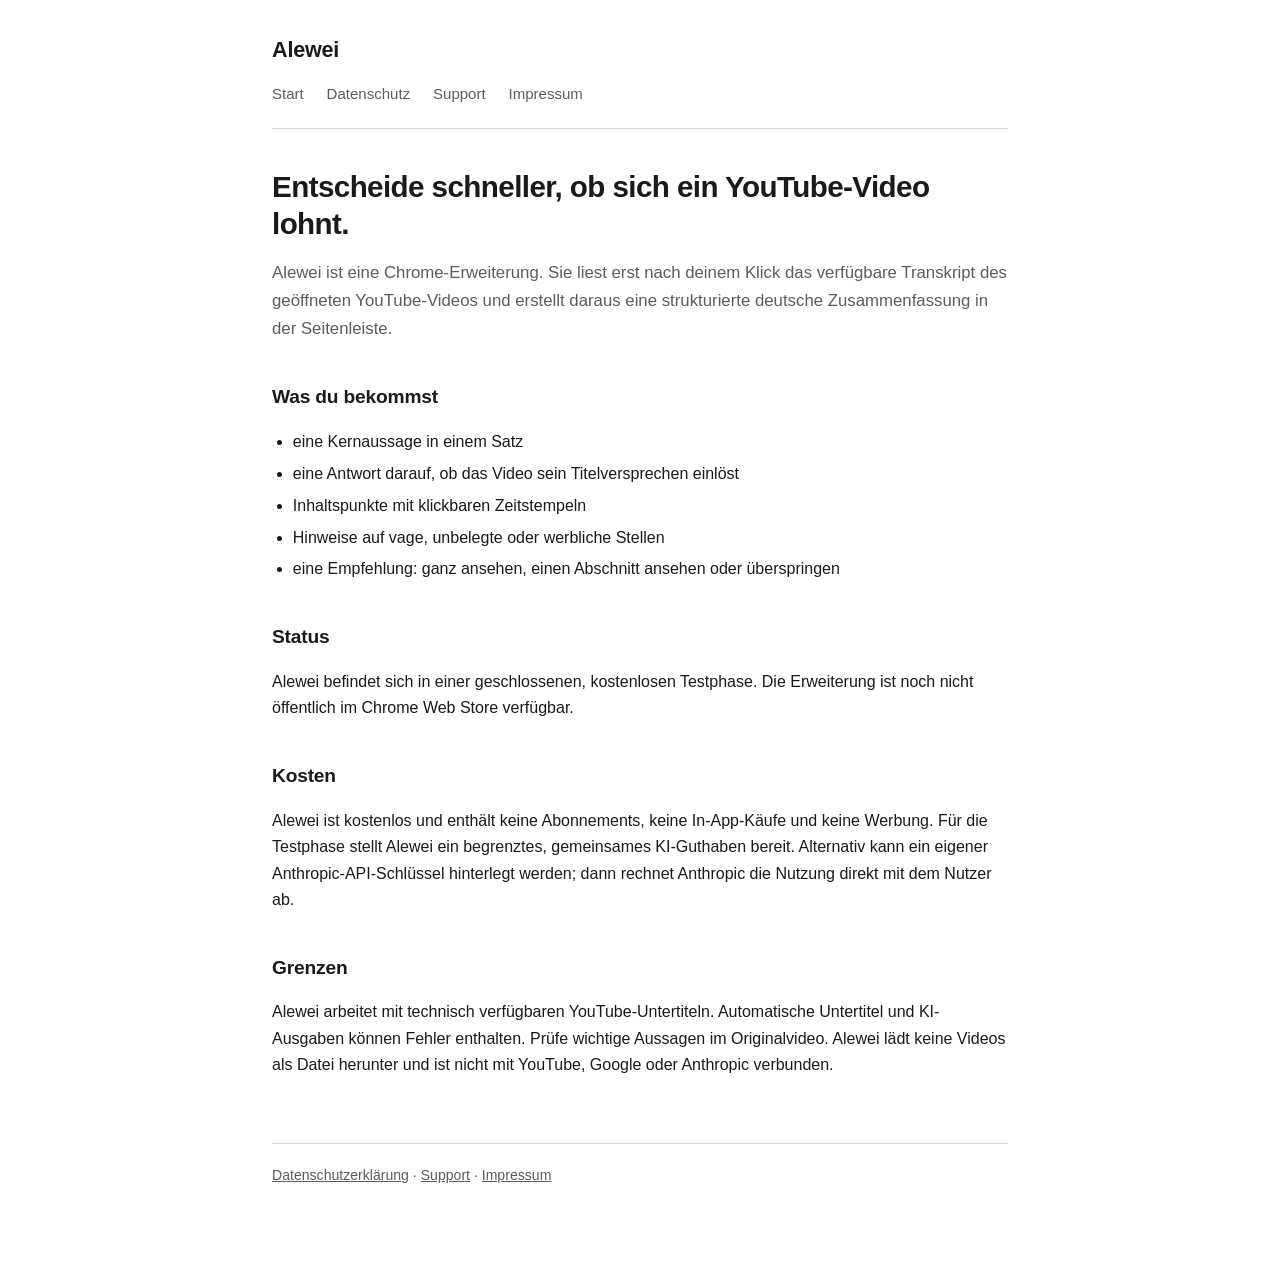
==== index.html @ 83bef58e "Alewei: Website, Datenschutzerklaerung, Support und Impressum" ====
<!DOCTYPE html>
<html lang="de">
<head>
<meta charset="utf-8">
<meta name="viewport" content="width=device-width, initial-scale=1">
<title>Alewei — YouTube-Videos zusammenfassen</title>
<meta name="description" content="Alewei ist eine Chrome-Erweiterung, die auf deinen Klick hin das Transkript des geöffneten YouTube-Videos liest und daraus eine strukturierte deutsche Zusammenfassung erstellt.">
<link rel="stylesheet" href="style.css">
</head>
<body>
<div class="wrap">
<header>
  <a class="brand" href="/alewei-privacy/">Alewei</a>
  <nav>
    <a href="/alewei-privacy/">Start</a>
    <a href="/alewei-privacy/privacy/">Datenschutz</a>
    <a href="/alewei-privacy/support/">Support</a>
    <a href="/alewei-privacy/impressum/">Impressum</a>
  </nav>
</header>

<h1>Entscheide schneller, ob sich ein YouTube-Video lohnt.</h1>
<p class="lede">Alewei ist eine Chrome-Erweiterung. Sie liest erst nach deinem Klick das
verfügbare Transkript des geöffneten YouTube-Videos und erstellt daraus eine
strukturierte deutsche Zusammenfassung in der Seitenleiste.</p>

<h2>Was du bekommst</h2>
<ul>
  <li>eine Kernaussage in einem Satz</li>
  <li>eine Antwort darauf, ob das Video sein Titelversprechen einlöst</li>
  <li>Inhaltspunkte mit klickbaren Zeitstempeln</li>
  <li>Hinweise auf vage, unbelegte oder werbliche Stellen</li>
  <li>eine Empfehlung: ganz ansehen, einen Abschnitt ansehen oder überspringen</li>
</ul>

<h2>Status</h2>
<p>Alewei befindet sich in einer geschlossenen, kostenlosen Testphase. Die
Erweiterung ist noch nicht öffentlich im Chrome Web Store verfügbar.</p>

<h2>Kosten</h2>
<p>Alewei ist kostenlos und enthält keine Abonnements, keine In-App-Käufe und
keine Werbung. Für die Testphase stellt Alewei ein begrenztes, gemeinsames
KI-Guthaben bereit. Alternativ kann ein eigener Anthropic-API-Schlüssel
hinterlegt werden; dann rechnet Anthropic die Nutzung direkt mit dem Nutzer ab.</p>

<h2>Grenzen</h2>
<p>Alewei arbeitet mit technisch verfügbaren YouTube-Untertiteln. Automatische
Untertitel und KI-Ausgaben können Fehler enthalten. Prüfe wichtige Aussagen im
Originalvideo. Alewei lädt keine Videos als Datei herunter und ist nicht mit
YouTube, Google oder Anthropic verbunden.</p>

<footer>
  <a href="/alewei-privacy/privacy/">Datenschutzerklärung</a> ·
  <a href="/alewei-privacy/support/">Support</a> ·
  <a href="/alewei-privacy/impressum/">Impressum</a>
</footer>
</div>
</body>
</html>
---- style.css ----
:root {
  color-scheme: light dark;
  --bg: #ffffff;
  --fg: #1a1a1a;
  --muted: #5c5c5c;
  --line: #d8d8d8;
  --accent: #2b2b2b;
}

@media (prefers-color-scheme: dark) {
  :root {
    --bg: #131313;
    --fg: #ededed;
    --muted: #a3a3a3;
    --line: #333333;
    --accent: #ededed;
  }
}

* { box-sizing: border-box; }

body {
  margin: 0;
  padding: 0 1.25rem 5rem;
  background: var(--bg);
  color: var(--fg);
  font: 16px/1.65 -apple-system, BlinkMacSystemFont, "Segoe UI", Roboto, Helvetica, Arial, sans-serif;
  -webkit-text-size-adjust: 100%;
}

.wrap { max-width: 46rem; margin: 0 auto; }

header {
  border-bottom: 1px solid var(--line);
  margin-bottom: 2.5rem;
  padding: 2rem 0 1.25rem;
}

header a.brand {
  font-size: 1.35rem;
  font-weight: 650;
  color: var(--fg);
  text-decoration: none;
  letter-spacing: -0.01em;
}

nav { margin-top: 0.85rem; }

nav a {
  color: var(--muted);
  text-decoration: none;
  margin-right: 1.15rem;
  font-size: 0.94rem;
}

nav a:hover, nav a:focus { color: var(--fg); text-decoration: underline; }

h1 { font-size: 1.85rem; line-height: 1.25; letter-spacing: -0.02em; margin: 0 0 0.6rem; }
h2 { font-size: 1.2rem; margin: 2.4rem 0 0.7rem; letter-spacing: -0.01em; }
h3 { font-size: 1.02rem; margin: 1.7rem 0 0.5rem; }

p, li { color: var(--fg); }

a { color: var(--fg); }

.lede { color: var(--muted); font-size: 1.05rem; margin-bottom: 2rem; }

.meta {
  color: var(--muted);
  font-size: 0.9rem;
  border-left: 3px solid var(--line);
  padding-left: 0.9rem;
  margin: 1.5rem 0 2rem;
}

address {
  font-style: normal;
  background: rgba(128, 128, 128, 0.09);
  border-radius: 8px;
  padding: 1rem 1.15rem;
  margin: 1rem 0;
}

table {
  border-collapse: collapse;
  width: 100%;
  margin: 1.2rem 0;
  font-size: 0.93rem;
  display: block;
  overflow-x: auto;
}

th, td {
  border: 1px solid var(--line);
  padding: 0.6rem 0.7rem;
  text-align: left;
  vertical-align: top;
}

th { background: rgba(128, 128, 128, 0.09); font-weight: 600; }

code {
  font-family: ui-monospace, SFMono-Regular, Menlo, monospace;
  font-size: 0.9em;
  background: rgba(128, 128, 128, 0.13);
  border-radius: 4px;
  padding: 0.1em 0.35em;
}

ul { padding-left: 1.3rem; }
li { margin: 0.35rem 0; }

footer {
  border-top: 1px solid var(--line);
  margin-top: 4rem;
  padding-top: 1.25rem;
  color: var(--muted);
  font-size: 0.88rem;
}

footer a { color: var(--muted); }
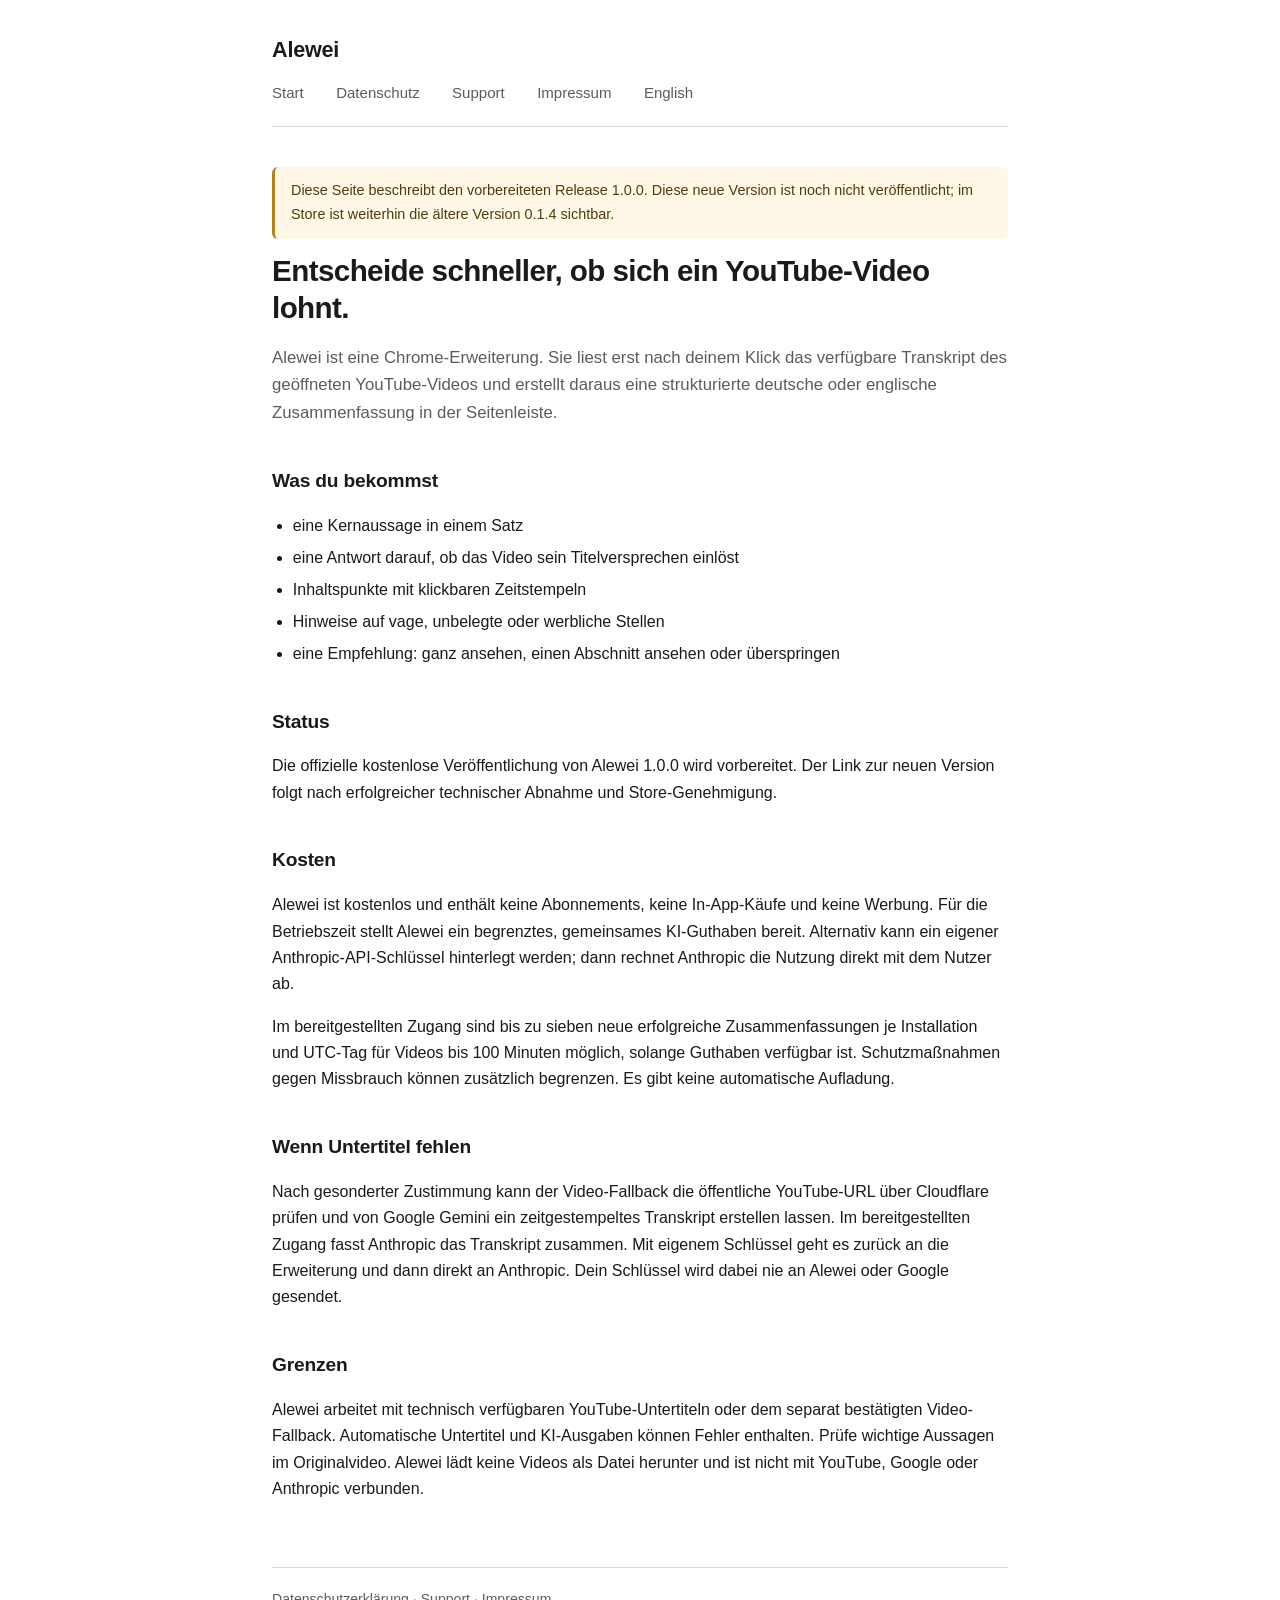
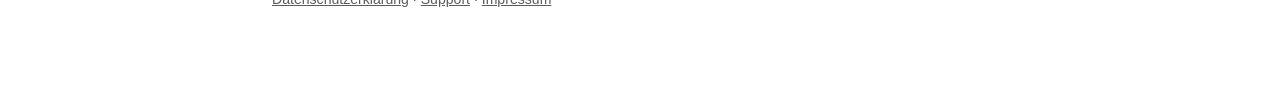
==== commit ea31db88: "Prepare German and English public launch pages for Alewei 1.0.0" ====
--- a/index.html
+++ b/index.html
@@ -4,25 +4,25 @@
 <meta charset="utf-8">
 <meta name="viewport" content="width=device-width, initial-scale=1">
 <title>Alewei — YouTube-Videos zusammenfassen</title>
-<meta name="description" content="Alewei ist eine Chrome-Erweiterung, die auf deinen Klick hin das Transkript des geöffneten YouTube-Videos liest und daraus eine strukturierte deutsche Zusammenfassung erstellt.">
+<meta name="description" content="Alewei ist eine Chrome-Erweiterung, die auf deinen Klick hin das Transkript des geöffneten YouTube-Videos liest und daraus eine strukturierte deutsche oder englische Zusammenfassung erstellt.">
 <link rel="stylesheet" href="style.css">
 </head>
 <body>
 <div class="wrap">
 <header>
   <a class="brand" href="/alewei-privacy/">Alewei</a>
-  <nav>
+  <nav aria-label="Hauptnavigation">
     <a href="/alewei-privacy/">Start</a>
     <a href="/alewei-privacy/privacy/">Datenschutz</a>
     <a href="/alewei-privacy/support/">Support</a>
     <a href="/alewei-privacy/impressum/">Impressum</a>
-  </nav>
-</header>
+  <a href="/alewei-privacy/en/" lang="en" hreflang="en">English</a></nav>
+</header><p class="release-note">Diese Seite beschreibt den vorbereiteten Release 1.0.0. Diese neue Version ist noch nicht veröffentlicht; im Store ist weiterhin die ältere Version 0.1.4 sichtbar.</p>
 
 <h1>Entscheide schneller, ob sich ein YouTube-Video lohnt.</h1>
 <p class="lede">Alewei ist eine Chrome-Erweiterung. Sie liest erst nach deinem Klick das
 verfügbare Transkript des geöffneten YouTube-Videos und erstellt daraus eine
-strukturierte deutsche Zusammenfassung in der Seitenleiste.</p>
+strukturierte deutsche oder englische Zusammenfassung in der Seitenleiste.</p>
 
 <h2>Was du bekommst</h2>
 <ul>
@@ -34,17 +34,20 @@
 </ul>
 
 <h2>Status</h2>
-<p>Alewei befindet sich in einer geschlossenen, kostenlosen Testphase. Die
-Erweiterung ist noch nicht öffentlich im Chrome Web Store verfügbar.</p>
+<p>Die offizielle kostenlose Veröffentlichung von Alewei 1.0.0 wird vorbereitet. Der Link zur neuen Version folgt nach erfolgreicher technischer Abnahme und Store-Genehmigung.</p>
 
 <h2>Kosten</h2>
 <p>Alewei ist kostenlos und enthält keine Abonnements, keine In-App-Käufe und
-keine Werbung. Für die Testphase stellt Alewei ein begrenztes, gemeinsames
+keine Werbung. Für die Betriebszeit stellt Alewei ein begrenztes, gemeinsames
 KI-Guthaben bereit. Alternativ kann ein eigener Anthropic-API-Schlüssel
 hinterlegt werden; dann rechnet Anthropic die Nutzung direkt mit dem Nutzer ab.</p>
+<p>Im bereitgestellten Zugang sind bis zu sieben neue erfolgreiche Zusammenfassungen je Installation und UTC-Tag für Videos bis 100 Minuten möglich, solange Guthaben verfügbar ist. Schutzmaßnahmen gegen Missbrauch können zusätzlich begrenzen. Es gibt keine automatische Aufladung.</p>
+
+<h2>Wenn Untertitel fehlen</h2>
+<p>Nach gesonderter Zustimmung kann der Video-Fallback die öffentliche YouTube-URL über Cloudflare prüfen und von Google Gemini ein zeitgestempeltes Transkript erstellen lassen. Im bereitgestellten Zugang fasst Anthropic das Transkript zusammen. Mit eigenem Schlüssel geht es zurück an die Erweiterung und dann direkt an Anthropic. Dein Schlüssel wird dabei nie an Alewei oder Google gesendet.</p>
 
 <h2>Grenzen</h2>
-<p>Alewei arbeitet mit technisch verfügbaren YouTube-Untertiteln. Automatische
+<p>Alewei arbeitet mit technisch verfügbaren YouTube-Untertiteln oder dem separat bestätigten Video-Fallback. Automatische
 Untertitel und KI-Ausgaben können Fehler enthalten. Prüfe wichtige Aussagen im
 Originalvideo. Alewei lädt keine Videos als Datei herunter und ist nicht mit
 YouTube, Google oder Anthropic verbunden.</p>
--- a/style.css
+++ b/style.css
@@ -119,3 +119,5 @@
 }
 
 footer a { color: var(--muted); }
+
+.release-note{padding:12px 16px;border-left:3px solid #b88219;background:#fff8e7;color:#513b0b;border-radius:6px;font-size:.9rem}nav{display:flex;gap:14px;flex-wrap:wrap}
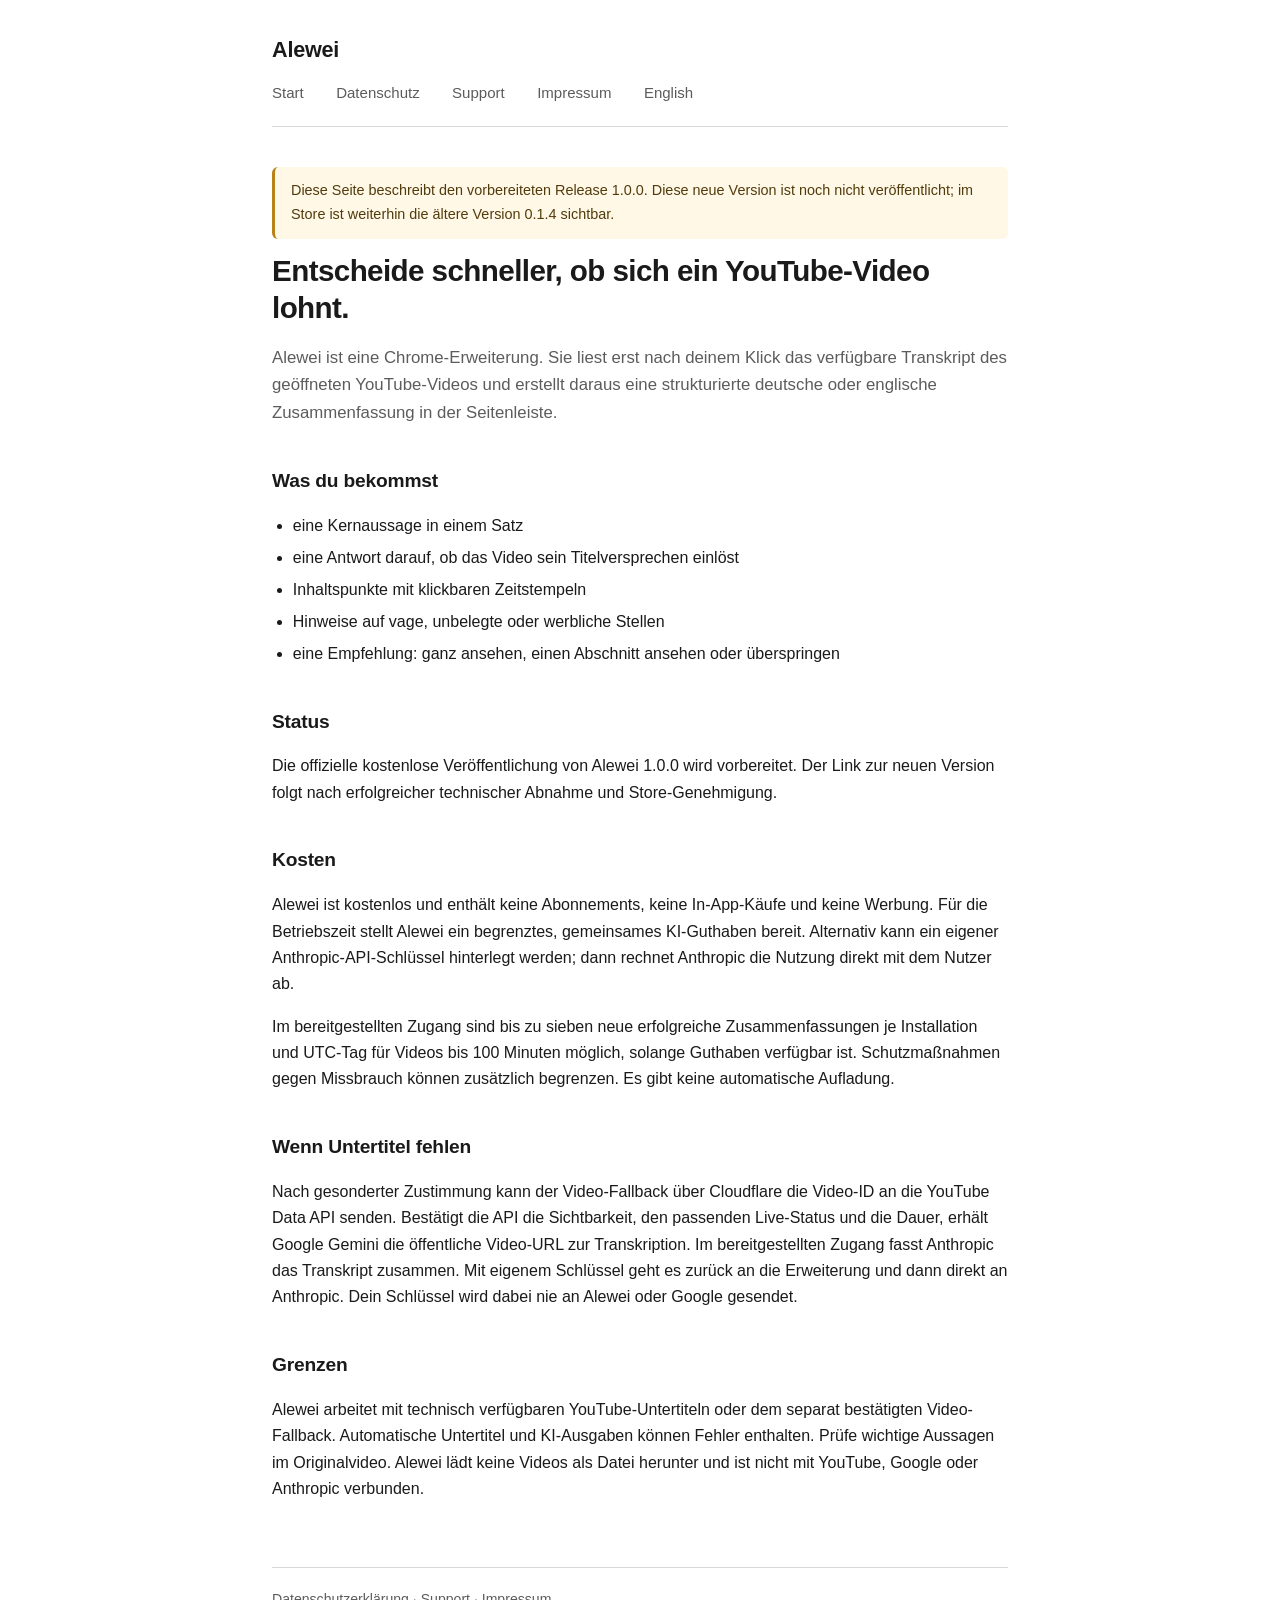
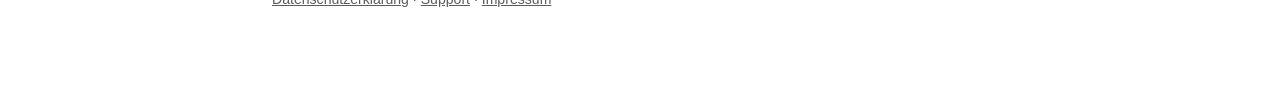
==== commit 8daff0c1: "docs: describe YouTube Data API metadata verification in DE/EN drafts" ====
--- a/index.html
+++ b/index.html
@@ -44,7 +44,7 @@
 <p>Im bereitgestellten Zugang sind bis zu sieben neue erfolgreiche Zusammenfassungen je Installation und UTC-Tag für Videos bis 100 Minuten möglich, solange Guthaben verfügbar ist. Schutzmaßnahmen gegen Missbrauch können zusätzlich begrenzen. Es gibt keine automatische Aufladung.</p>
 
 <h2>Wenn Untertitel fehlen</h2>
-<p>Nach gesonderter Zustimmung kann der Video-Fallback die öffentliche YouTube-URL über Cloudflare prüfen und von Google Gemini ein zeitgestempeltes Transkript erstellen lassen. Im bereitgestellten Zugang fasst Anthropic das Transkript zusammen. Mit eigenem Schlüssel geht es zurück an die Erweiterung und dann direkt an Anthropic. Dein Schlüssel wird dabei nie an Alewei oder Google gesendet.</p>
+<p>Nach gesonderter Zustimmung kann der Video-Fallback über Cloudflare die Video-ID an die YouTube Data API senden. Bestätigt die API die Sichtbarkeit, den passenden Live-Status und die Dauer, erhält Google Gemini die öffentliche Video-URL zur Transkription. Im bereitgestellten Zugang fasst Anthropic das Transkript zusammen. Mit eigenem Schlüssel geht es zurück an die Erweiterung und dann direkt an Anthropic. Dein Schlüssel wird dabei nie an Alewei oder Google gesendet.</p>
 
 <h2>Grenzen</h2>
 <p>Alewei arbeitet mit technisch verfügbaren YouTube-Untertiteln oder dem separat bestätigten Video-Fallback. Automatische
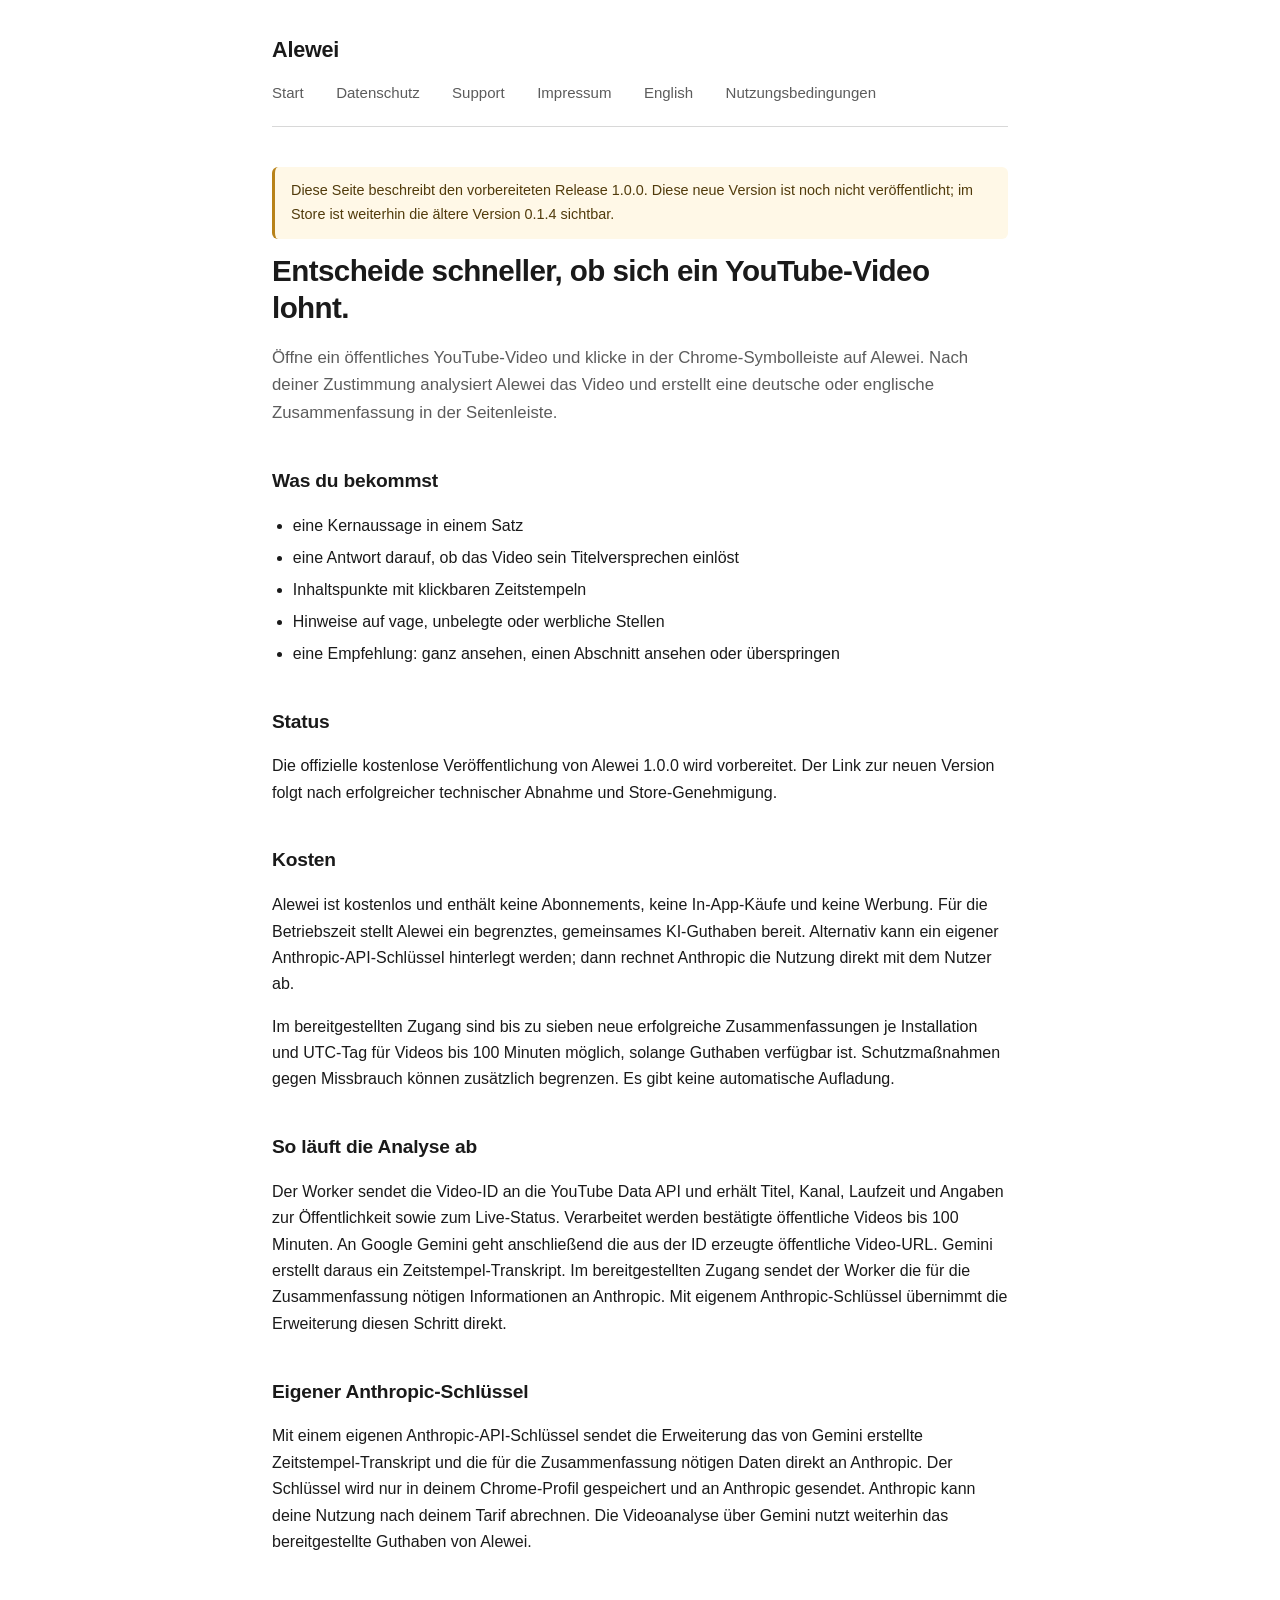
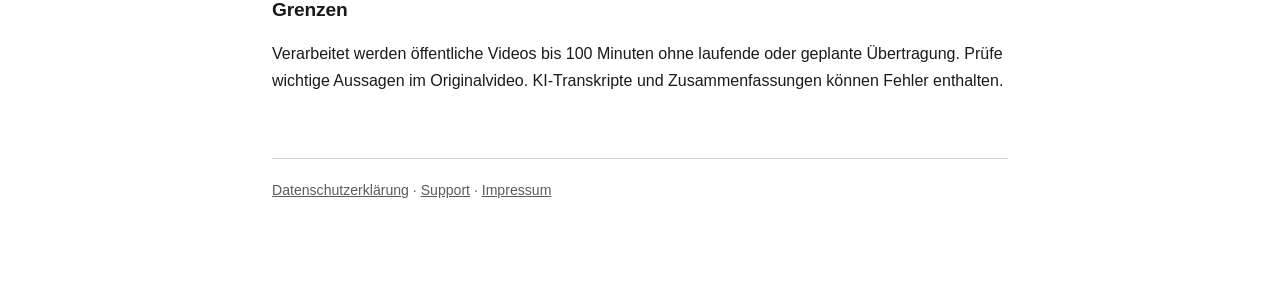
==== commit d813ea5f: "Update German and English pages for the 1.0 release and 0.1.4 transition" ====
--- a/index.html
+++ b/index.html
@@ -4,7 +4,7 @@
 <meta charset="utf-8">
 <meta name="viewport" content="width=device-width, initial-scale=1">
 <title>Alewei — YouTube-Videos zusammenfassen</title>
-<meta name="description" content="Alewei ist eine Chrome-Erweiterung, die auf deinen Klick hin das Transkript des geöffneten YouTube-Videos liest und daraus eine strukturierte deutsche oder englische Zusammenfassung erstellt.">
+<meta name="description" content="Alewei fasst öffentliche YouTube-Videos nach deiner Zustimmung auf Deutsch oder Englisch zusammen.">
 <link rel="stylesheet" href="style.css">
 </head>
 <body>
@@ -16,13 +16,11 @@
     <a href="/alewei-privacy/privacy/">Datenschutz</a>
     <a href="/alewei-privacy/support/">Support</a>
     <a href="/alewei-privacy/impressum/">Impressum</a>
-  <a href="/alewei-privacy/en/" lang="en" hreflang="en">English</a></nav>
+  <a href="/alewei-privacy/en/" lang="en" hreflang="en">English</a><a href="/alewei-privacy/terms/">Nutzungsbedingungen</a></nav>
 </header><p class="release-note">Diese Seite beschreibt den vorbereiteten Release 1.0.0. Diese neue Version ist noch nicht veröffentlicht; im Store ist weiterhin die ältere Version 0.1.4 sichtbar.</p>
 
 <h1>Entscheide schneller, ob sich ein YouTube-Video lohnt.</h1>
-<p class="lede">Alewei ist eine Chrome-Erweiterung. Sie liest erst nach deinem Klick das
-verfügbare Transkript des geöffneten YouTube-Videos und erstellt daraus eine
-strukturierte deutsche oder englische Zusammenfassung in der Seitenleiste.</p>
+<p class="lede">Öffne ein öffentliches YouTube-Video und klicke in der Chrome-Symbolleiste auf Alewei. Nach deiner Zustimmung analysiert Alewei das Video und erstellt eine deutsche oder englische Zusammenfassung in der Seitenleiste.</p>
 
 <h2>Was du bekommst</h2>
 <ul>
@@ -43,14 +41,14 @@
 hinterlegt werden; dann rechnet Anthropic die Nutzung direkt mit dem Nutzer ab.</p>
 <p>Im bereitgestellten Zugang sind bis zu sieben neue erfolgreiche Zusammenfassungen je Installation und UTC-Tag für Videos bis 100 Minuten möglich, solange Guthaben verfügbar ist. Schutzmaßnahmen gegen Missbrauch können zusätzlich begrenzen. Es gibt keine automatische Aufladung.</p>
 
-<h2>Wenn Untertitel fehlen</h2>
-<p>Nach gesonderter Zustimmung kann der Video-Fallback über Cloudflare die Video-ID an die YouTube Data API senden. Bestätigt die API die Sichtbarkeit, den passenden Live-Status und die Dauer, erhält Google Gemini die öffentliche Video-URL zur Transkription. Im bereitgestellten Zugang fasst Anthropic das Transkript zusammen. Mit eigenem Schlüssel geht es zurück an die Erweiterung und dann direkt an Anthropic. Dein Schlüssel wird dabei nie an Alewei oder Google gesendet.</p>
+<h2>So läuft die Analyse ab</h2>
+<p>Der Worker sendet die Video-ID an die YouTube Data API und erhält Titel, Kanal, Laufzeit und Angaben zur Öffentlichkeit sowie zum Live-Status. Verarbeitet werden bestätigte öffentliche Videos bis 100 Minuten. An Google Gemini geht anschließend die aus der ID erzeugte öffentliche Video-URL. Gemini erstellt daraus ein Zeitstempel-Transkript. Im bereitgestellten Zugang sendet der Worker die für die Zusammenfassung nötigen Informationen an Anthropic. Mit eigenem Anthropic-Schlüssel übernimmt die Erweiterung diesen Schritt direkt.</p>
+
+<h2>Eigener Anthropic-Schlüssel</h2>
+<p>Mit einem eigenen Anthropic-API-Schlüssel sendet die Erweiterung das von Gemini erstellte Zeitstempel-Transkript und die für die Zusammenfassung nötigen Daten direkt an Anthropic. Der Schlüssel wird nur in deinem Chrome-Profil gespeichert und an Anthropic gesendet. Anthropic kann deine Nutzung nach deinem Tarif abrechnen. Die Videoanalyse über Gemini nutzt weiterhin das bereitgestellte Guthaben von Alewei.</p>
 
 <h2>Grenzen</h2>
-<p>Alewei arbeitet mit technisch verfügbaren YouTube-Untertiteln oder dem separat bestätigten Video-Fallback. Automatische
-Untertitel und KI-Ausgaben können Fehler enthalten. Prüfe wichtige Aussagen im
-Originalvideo. Alewei lädt keine Videos als Datei herunter und ist nicht mit
-YouTube, Google oder Anthropic verbunden.</p>
+<p>Verarbeitet werden öffentliche Videos bis 100 Minuten ohne laufende oder geplante Übertragung. Prüfe wichtige Aussagen im Originalvideo. KI-Transkripte und Zusammenfassungen können Fehler enthalten.</p>
 
 <footer>
   <a href="/alewei-privacy/privacy/">Datenschutzerklärung</a> ·
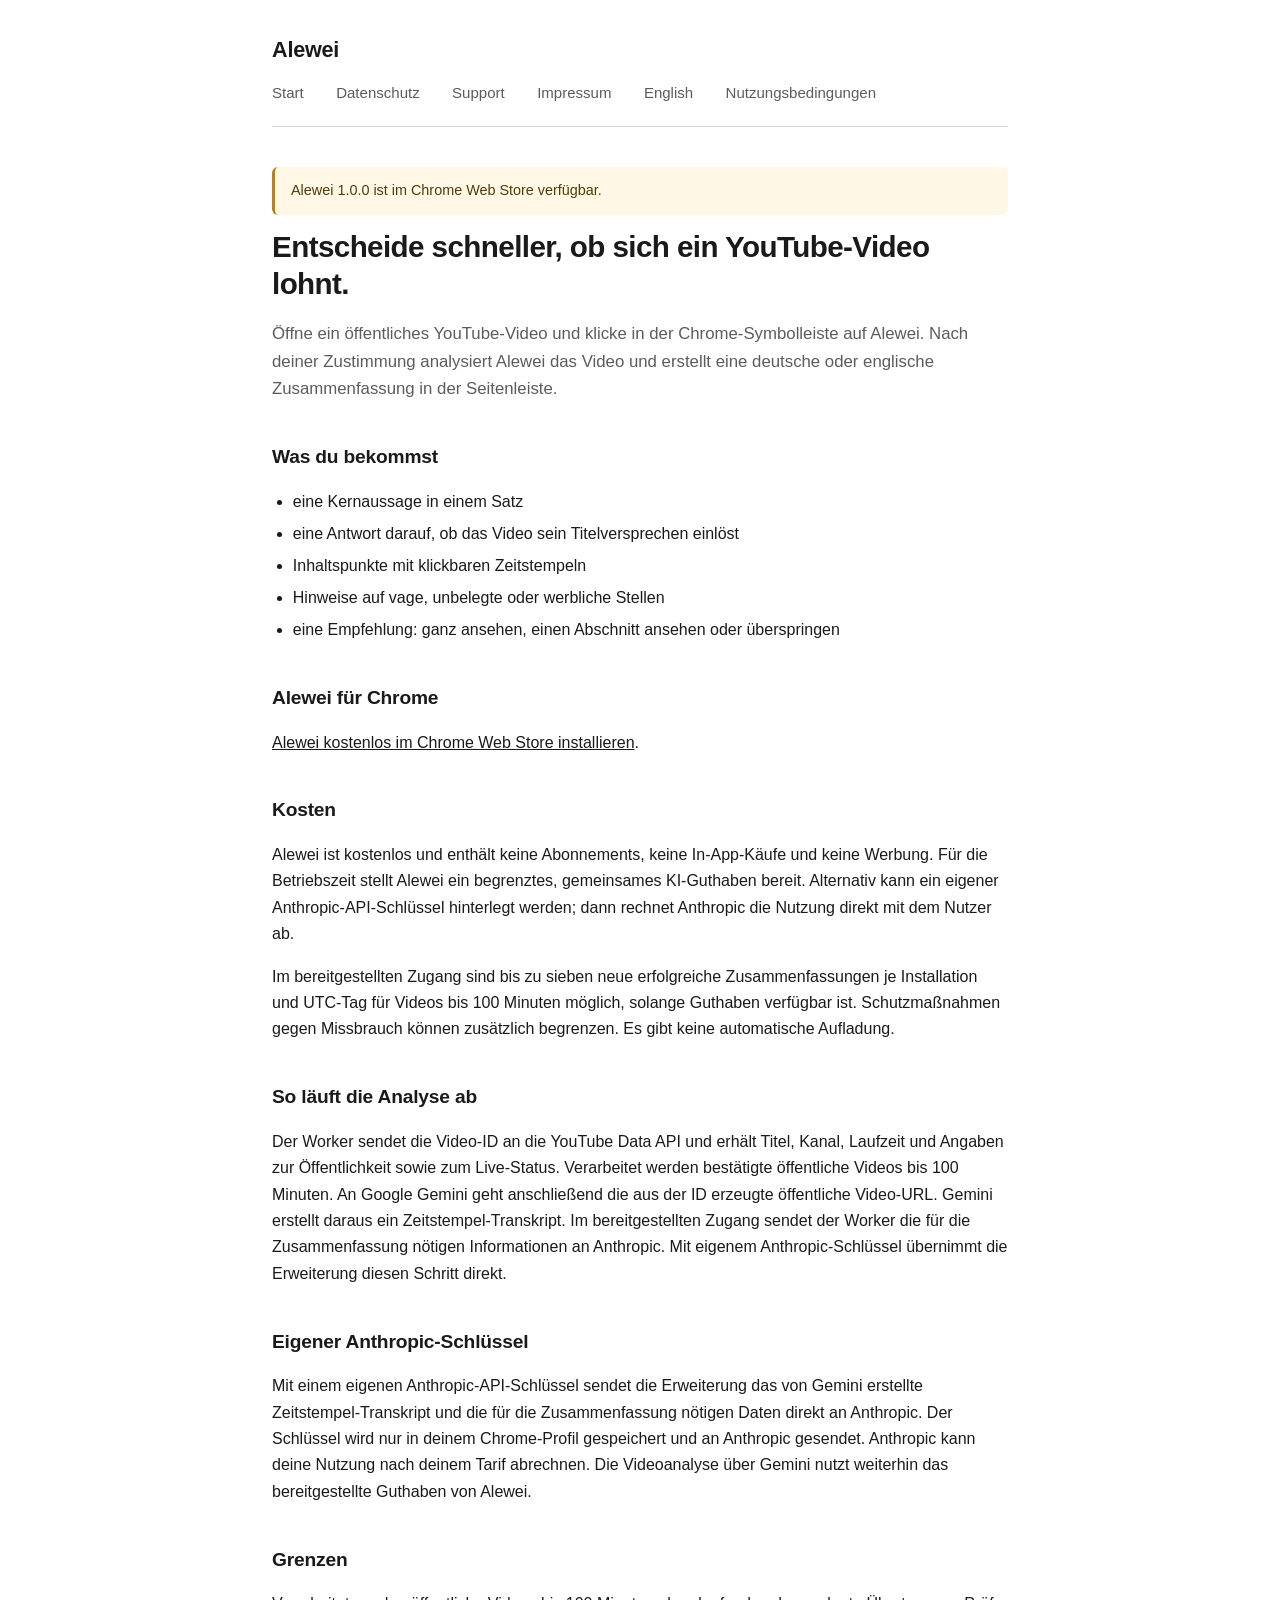
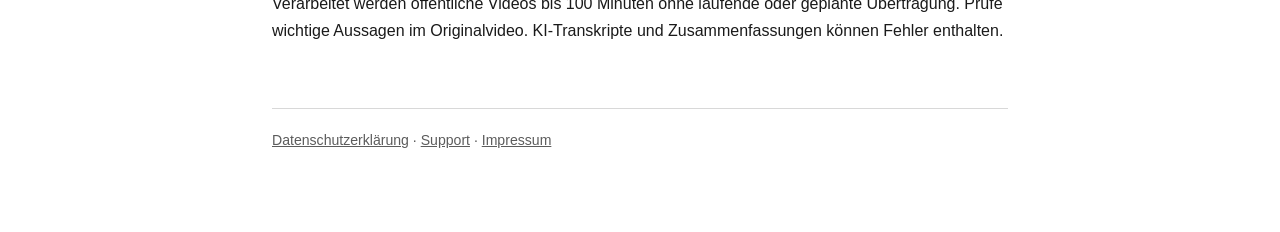
==== commit 4ca77822: "Link to the published Chrome extension and update the release notices" ====
--- a/index.html
+++ b/index.html
@@ -17,7 +17,7 @@
     <a href="/alewei-privacy/support/">Support</a>
     <a href="/alewei-privacy/impressum/">Impressum</a>
   <a href="/alewei-privacy/en/" lang="en" hreflang="en">English</a><a href="/alewei-privacy/terms/">Nutzungsbedingungen</a></nav>
-</header><p class="release-note">Diese Seite beschreibt den vorbereiteten Release 1.0.0. Diese neue Version ist noch nicht veröffentlicht; im Store ist weiterhin die ältere Version 0.1.4 sichtbar.</p>
+</header><p class="release-note">Alewei 1.0.0 ist im Chrome Web Store verfügbar.</p>
 
 <h1>Entscheide schneller, ob sich ein YouTube-Video lohnt.</h1>
 <p class="lede">Öffne ein öffentliches YouTube-Video und klicke in der Chrome-Symbolleiste auf Alewei. Nach deiner Zustimmung analysiert Alewei das Video und erstellt eine deutsche oder englische Zusammenfassung in der Seitenleiste.</p>
@@ -31,8 +31,8 @@
   <li>eine Empfehlung: ganz ansehen, einen Abschnitt ansehen oder überspringen</li>
 </ul>
 
-<h2>Status</h2>
-<p>Die offizielle kostenlose Veröffentlichung von Alewei 1.0.0 wird vorbereitet. Der Link zur neuen Version folgt nach erfolgreicher technischer Abnahme und Store-Genehmigung.</p>
+<h2>Alewei für Chrome</h2>
+<p><a href="https://chromewebstore.google.com/detail/nlhgibipneaniabibnnodmfmklbljdec">Alewei kostenlos im Chrome Web Store installieren</a>.</p>
 
 <h2>Kosten</h2>
 <p>Alewei ist kostenlos und enthält keine Abonnements, keine In-App-Käufe und
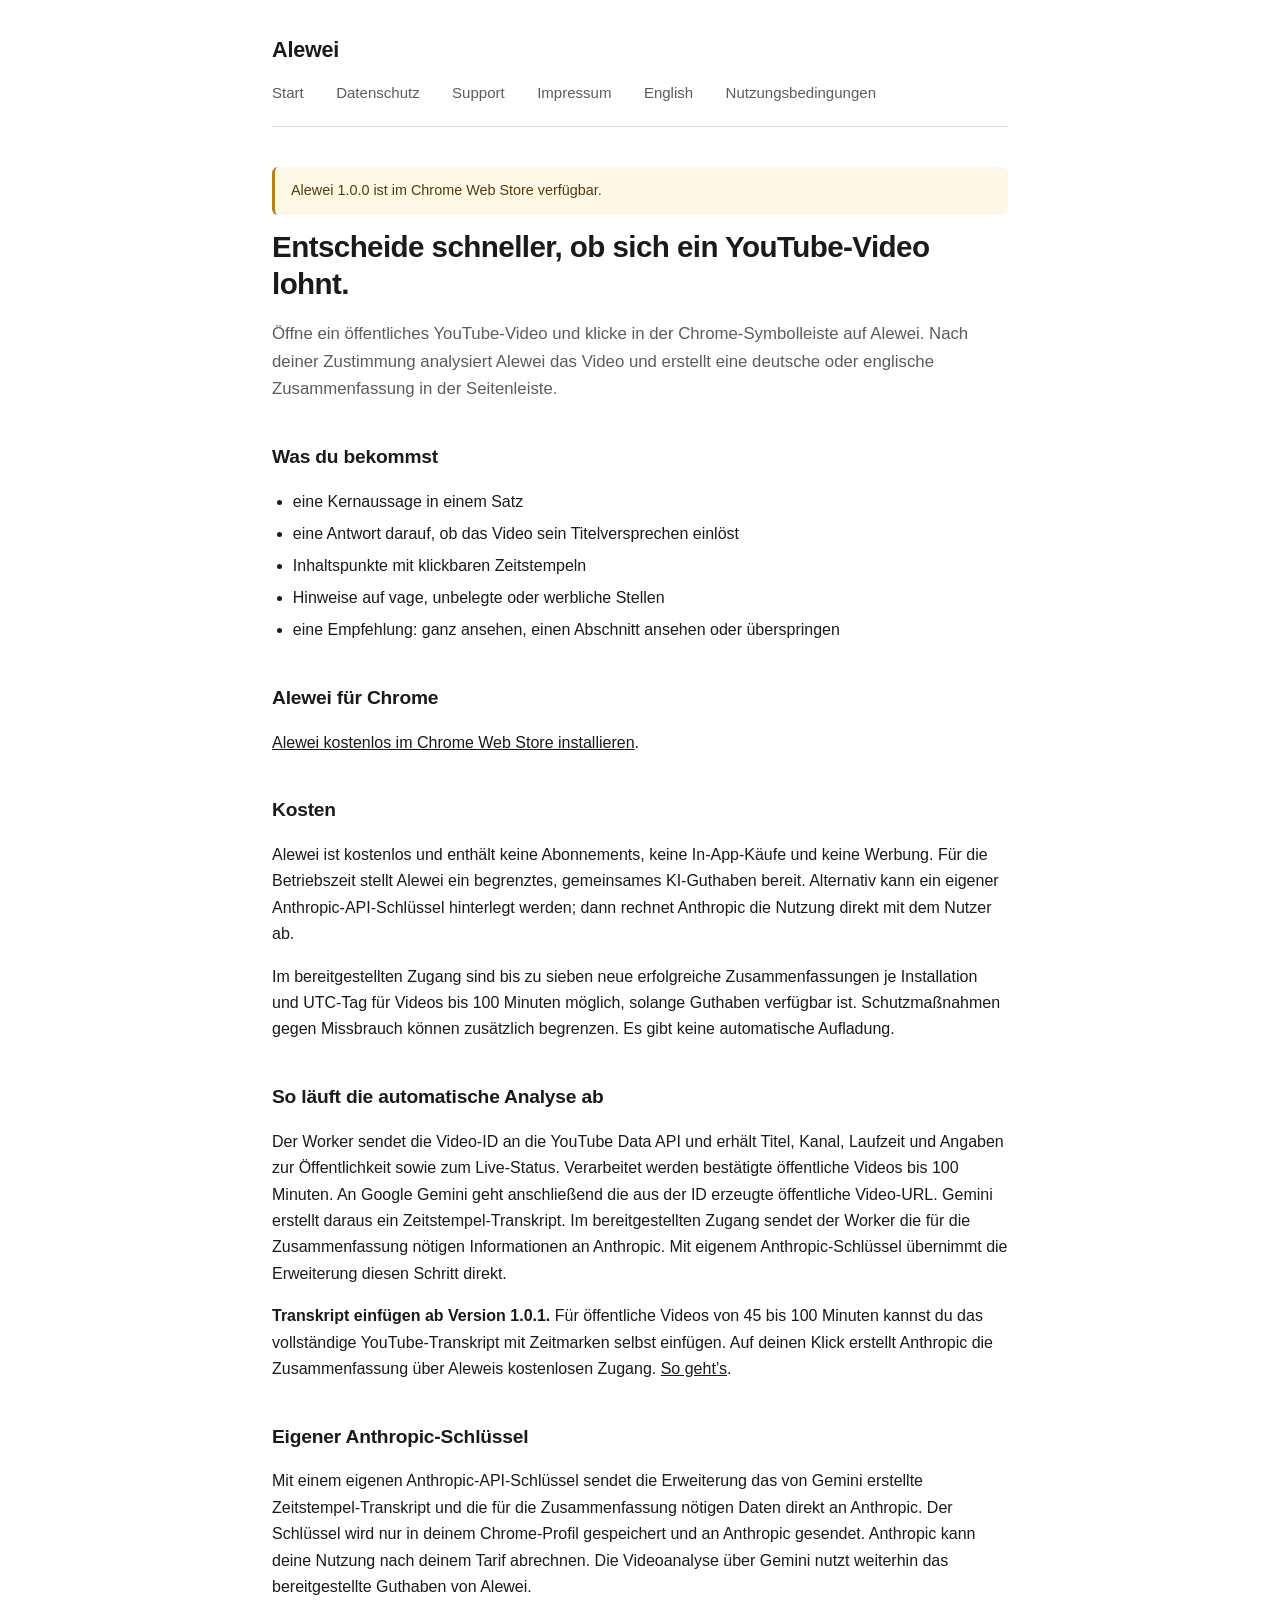
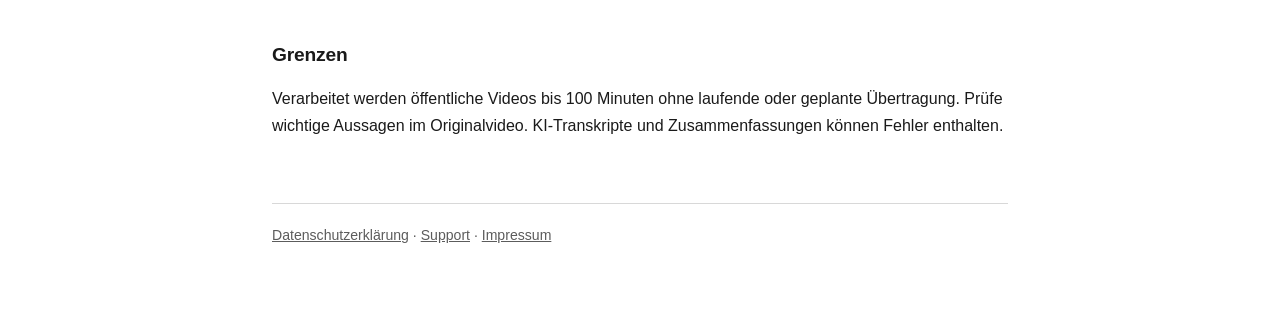
==== commit 78baf2e3: "Eingefügtes YouTube-Transkript ab Version 1.0.1 auf Deutsch und Englisch erklären" ====
--- a/index.html
+++ b/index.html
@@ -41,9 +41,10 @@
 hinterlegt werden; dann rechnet Anthropic die Nutzung direkt mit dem Nutzer ab.</p>
 <p>Im bereitgestellten Zugang sind bis zu sieben neue erfolgreiche Zusammenfassungen je Installation und UTC-Tag für Videos bis 100 Minuten möglich, solange Guthaben verfügbar ist. Schutzmaßnahmen gegen Missbrauch können zusätzlich begrenzen. Es gibt keine automatische Aufladung.</p>
 
-<h2>So läuft die Analyse ab</h2>
+<h2>So läuft die automatische Analyse ab</h2>
 <p>Der Worker sendet die Video-ID an die YouTube Data API und erhält Titel, Kanal, Laufzeit und Angaben zur Öffentlichkeit sowie zum Live-Status. Verarbeitet werden bestätigte öffentliche Videos bis 100 Minuten. An Google Gemini geht anschließend die aus der ID erzeugte öffentliche Video-URL. Gemini erstellt daraus ein Zeitstempel-Transkript. Im bereitgestellten Zugang sendet der Worker die für die Zusammenfassung nötigen Informationen an Anthropic. Mit eigenem Anthropic-Schlüssel übernimmt die Erweiterung diesen Schritt direkt.</p>
 
+<p><strong>Transkript einfügen ab Version 1.0.1.</strong> Für öffentliche Videos von 45 bis 100 Minuten kannst du das vollständige YouTube-Transkript mit Zeitmarken selbst einfügen. Auf deinen Klick erstellt Anthropic die Zusammenfassung über Aleweis kostenlosen Zugang. <a href="/alewei-privacy/support/#transkript-einfuegen">So geht’s</a>.</p>
 <h2>Eigener Anthropic-Schlüssel</h2>
 <p>Mit einem eigenen Anthropic-API-Schlüssel sendet die Erweiterung das von Gemini erstellte Zeitstempel-Transkript und die für die Zusammenfassung nötigen Daten direkt an Anthropic. Der Schlüssel wird nur in deinem Chrome-Profil gespeichert und an Anthropic gesendet. Anthropic kann deine Nutzung nach deinem Tarif abrechnen. Die Videoanalyse über Gemini nutzt weiterhin das bereitgestellte Guthaben von Alewei.</p>
 
